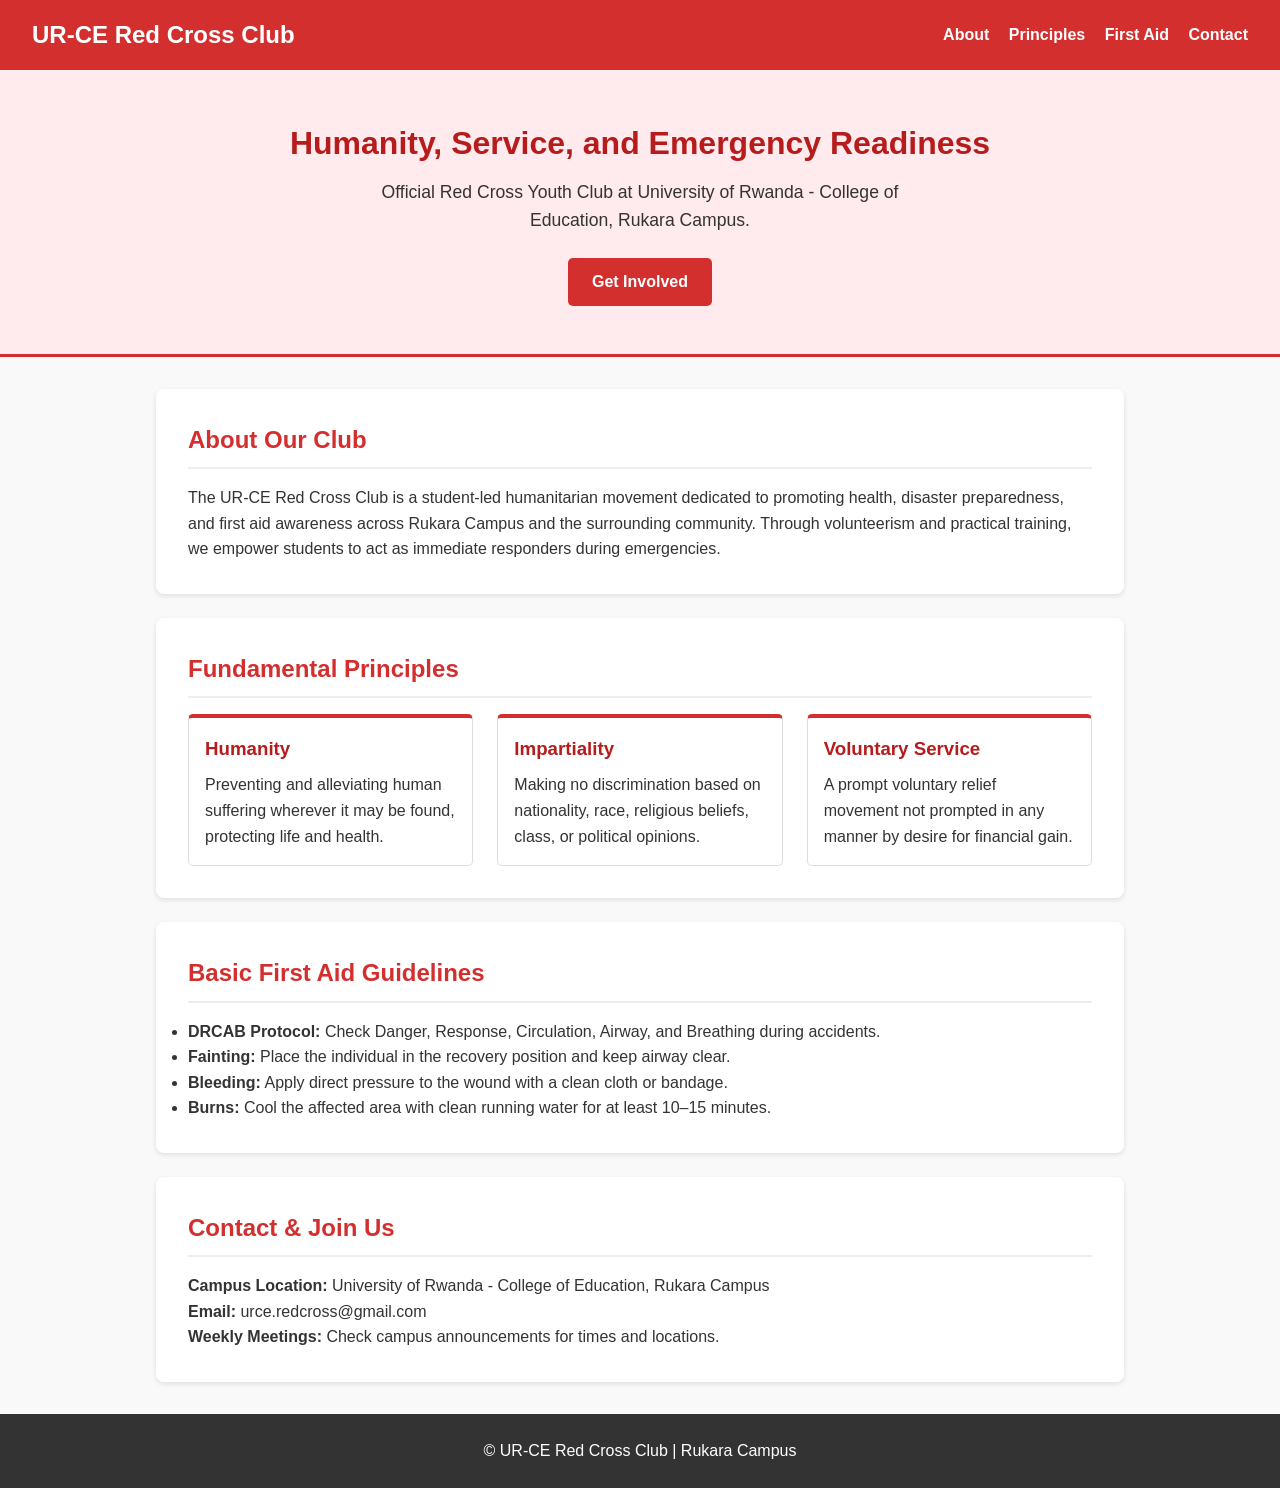
==== index.html @ e286cfb1 "Create Rwanda Red Cross UR-CE website" ====
<!DOCTYPE html>
<html lang="en">
<head>
    <meta charset="UTF-8">
    <meta name="viewport" content="width=device-width, initial-scale=1.0">
    <title>Rwanda Red Cross - UR-CE Club</title>
    <style>
        * {
            box-sizing: border-box;
            margin: 0;
            padding: 0;
            font-family: Arial, sans-serif;
        }
        body {
            line-height: 1.6;
            color: #333;
            background-color: #f9f9f9;
        }
        header {
            background-color: #d32f2f;
            color: #fff;
            padding: 1rem 2rem;
            display: flex;
            justify-content: space-between;
            align-items: center;
            flex-wrap: wrap;
        }
        header h1 {
            font-size: 1.5rem;
        }
        nav a {
            color: white;
            text-decoration: none;
            margin-left: 15px;
            font-weight: bold;
        }
        nav a:hover {
            text-decoration: underline;
        }
        .hero {
            background: #ffebee;
            text-align: center;
            padding: 3rem 1rem;
            border-bottom: 3px solid #d32f2f;
        }
        .hero h2 {
            color: #b71c1c;
            font-size: 2rem;
            margin-bottom: 0.5rem;
        }
        .hero p {
            font-size: 1.1rem;
            max-width: 600px;
            margin: 0 auto 1.5rem auto;
        }
        .btn {
            display: inline-block;
            background: #d32f2f;
            color: white;
            padding: 0.7rem 1.5rem;
            text-decoration: none;
            border-radius: 5px;
            font-weight: bold;
        }
        .btn:hover {
            background: #b71c1c;
        }
        .container {
            max-width: 1000px;
            margin: 2rem auto;
            padding: 0 1rem;
        }
        .section {
            background: white;
            padding: 2rem;
            margin-bottom: 1.5rem;
            border-radius: 8px;
            box-shadow: 0 2px 5px rgba(0,0,0,0.1);
        }
        .section h2 {
            color: #d32f2f;
            margin-bottom: 1rem;
            border-bottom: 2px solid #eee;
            padding-bottom: 0.5rem;
        }
        .principles-grid {
            display: grid;
            grid-template-columns: repeat(auto-fit, minmax(250px, 1fr));
            gap: 1.5rem;
            margin-top: 1rem;
        }
        .card {
            border: 1px solid #ddd;
            padding: 1rem;
            border-radius: 5px;
            border-top: 4px solid #d32f2f;
        }
        .card h3 {
            color: #b71c1c;
            margin-bottom: 0.5rem;
        }
        footer {
            text-align: center;
            padding: 1.5rem;
            background: #333;
            color: white;
            margin-top: 2rem;
        }
    </style>
</head>
<body>

    <header>
        <h1>UR-CE Red Cross Club</h1>
        <nav>
            <a href="#about">About</a>
            <a href="#principles">Principles</a>
            <a href="#first-aid">First Aid</a>
            <a href="#contact">Contact</a>
        </nav>
    </header>

    <section class="hero">
        <h2>Humanity, Service, and Emergency Readiness</h2>
        <p>Official Red Cross Youth Club at University of Rwanda - College of Education, Rukara Campus.</p>
        <a href="#contact" class="btn">Get Involved</a>
    </section>

    <div class="container">
        
        <section id="about" class="section">
            <h2>About Our Club</h2>
            <p>The UR-CE Red Cross Club is a student-led humanitarian movement dedicated to promoting health, disaster preparedness, and first aid awareness across Rukara Campus and the surrounding community. Through volunteerism and practical training, we empower students to act as immediate responders during emergencies.</p>
        </section>

        <section id="principles" class="section">
            <h2>Fundamental Principles</h2>
            <div class="principles-grid">
                <div class="card">
                    <h3>Humanity</h3>
                    <p>Preventing and alleviating human suffering wherever it may be found, protecting life and health.</p>
                </div>
                <div class="card">
                    <h3>Impartiality</h3>
                    <p>Making no discrimination based on nationality, race, religious beliefs, class, or political opinions.</p>
                </div>
                <div class="card">
                    <h3>Voluntary Service</h3>
                    <p>A prompt voluntary relief movement not prompted in any manner by desire for financial gain.</p>
                </div>
            </div>
        </section>

        <section id="first-aid" class="section">
            <h2>Basic First Aid Guidelines</h2>
            <ul>
                <li><strong>DRCAB Protocol:</strong> Check Danger, Response, Circulation, Airway, and Breathing during accidents.</li>
                <li><strong>Fainting:</strong> Place the individual in the recovery position and keep airway clear.</li>
                <li><strong>Bleeding:</strong> Apply direct pressure to the wound with a clean cloth or bandage.</li>
                <li><strong>Burns:</strong> Cool the affected area with clean running water for at least 10–15 minutes.</li>
            </ul>
        </section>

        <section id="contact" class="section">
            <h2>Contact & Join Us</h2>
            <p><strong>Campus Location:</strong> University of Rwanda - College of Education, Rukara Campus</p>
            <p><strong>Email:</strong> urce.redcross@gmail.com</p>
            <p><strong>Weekly Meetings:</strong> Check campus announcements for times and locations.</p>
        </section>

    </div>

    <footer>
        <p>&copy; UR-CE Red Cross Club | Rukara Campus</p>
    </footer>

</body>
</html>
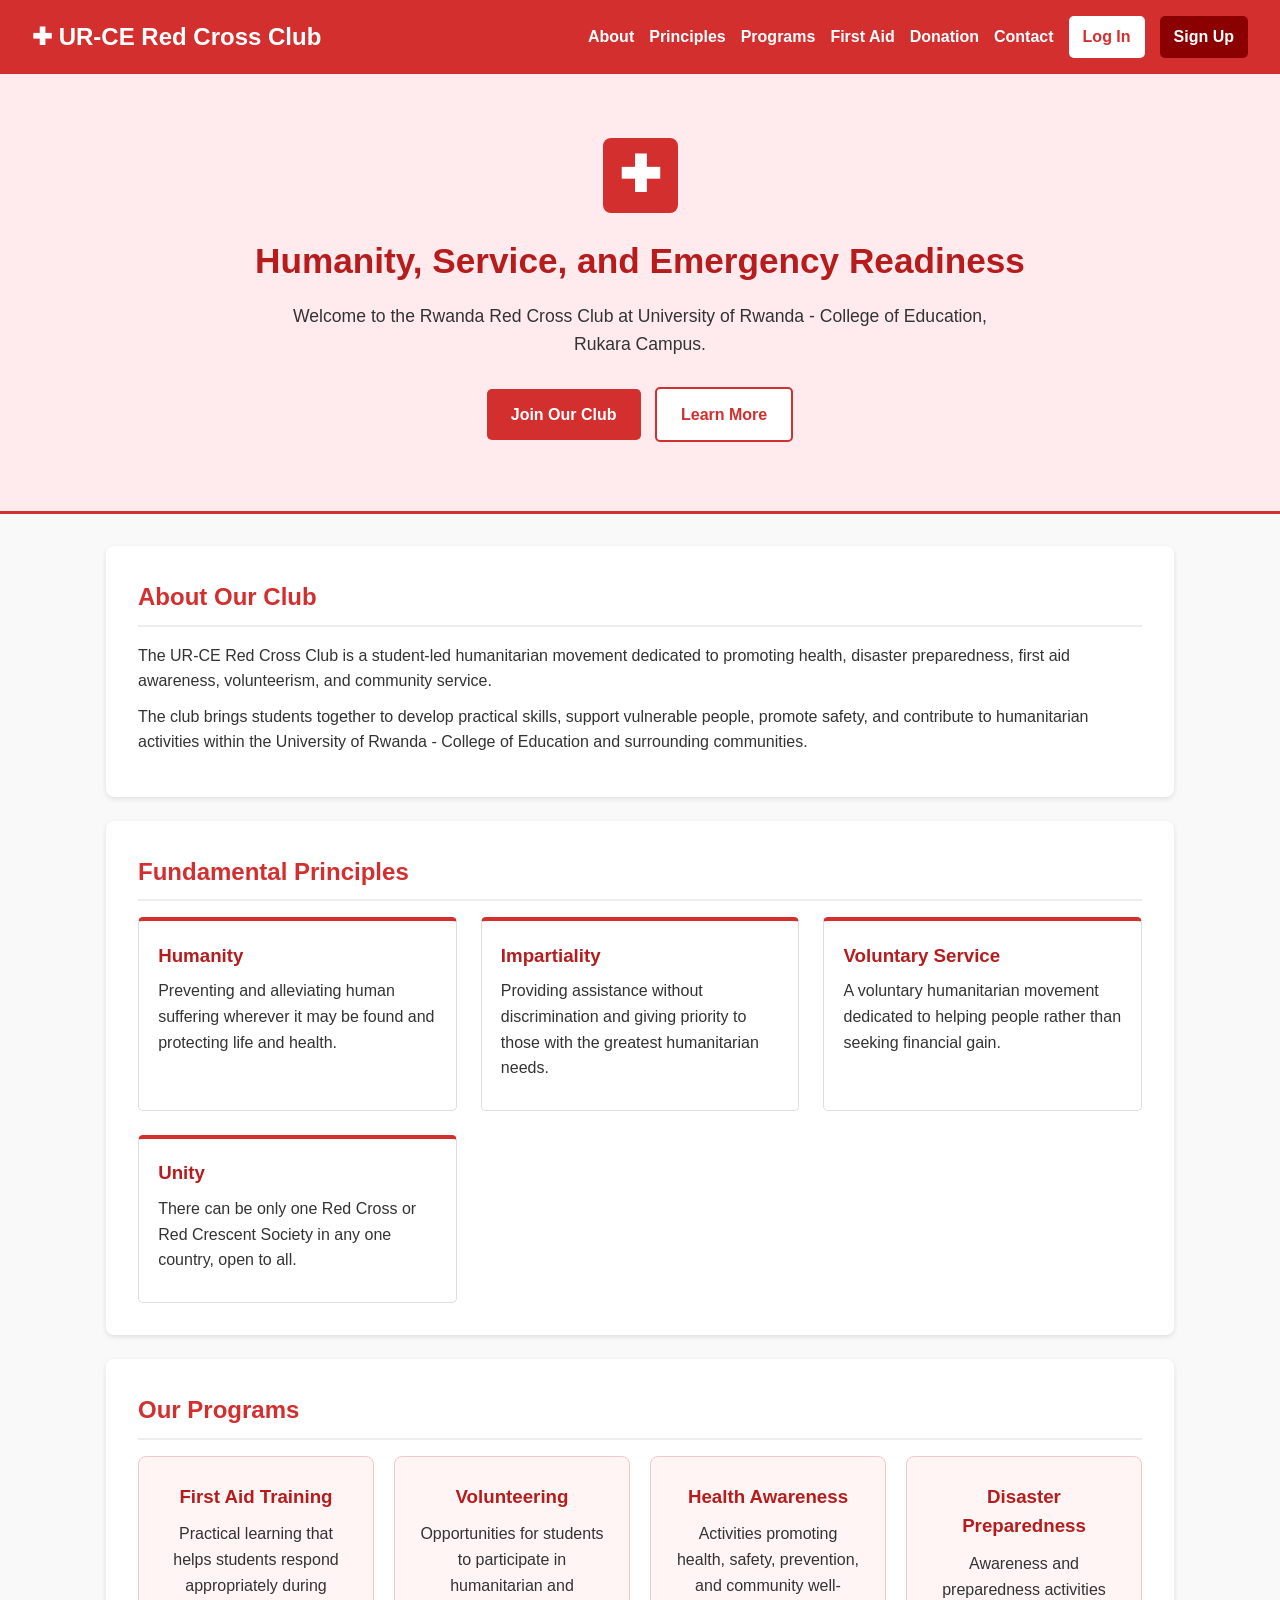
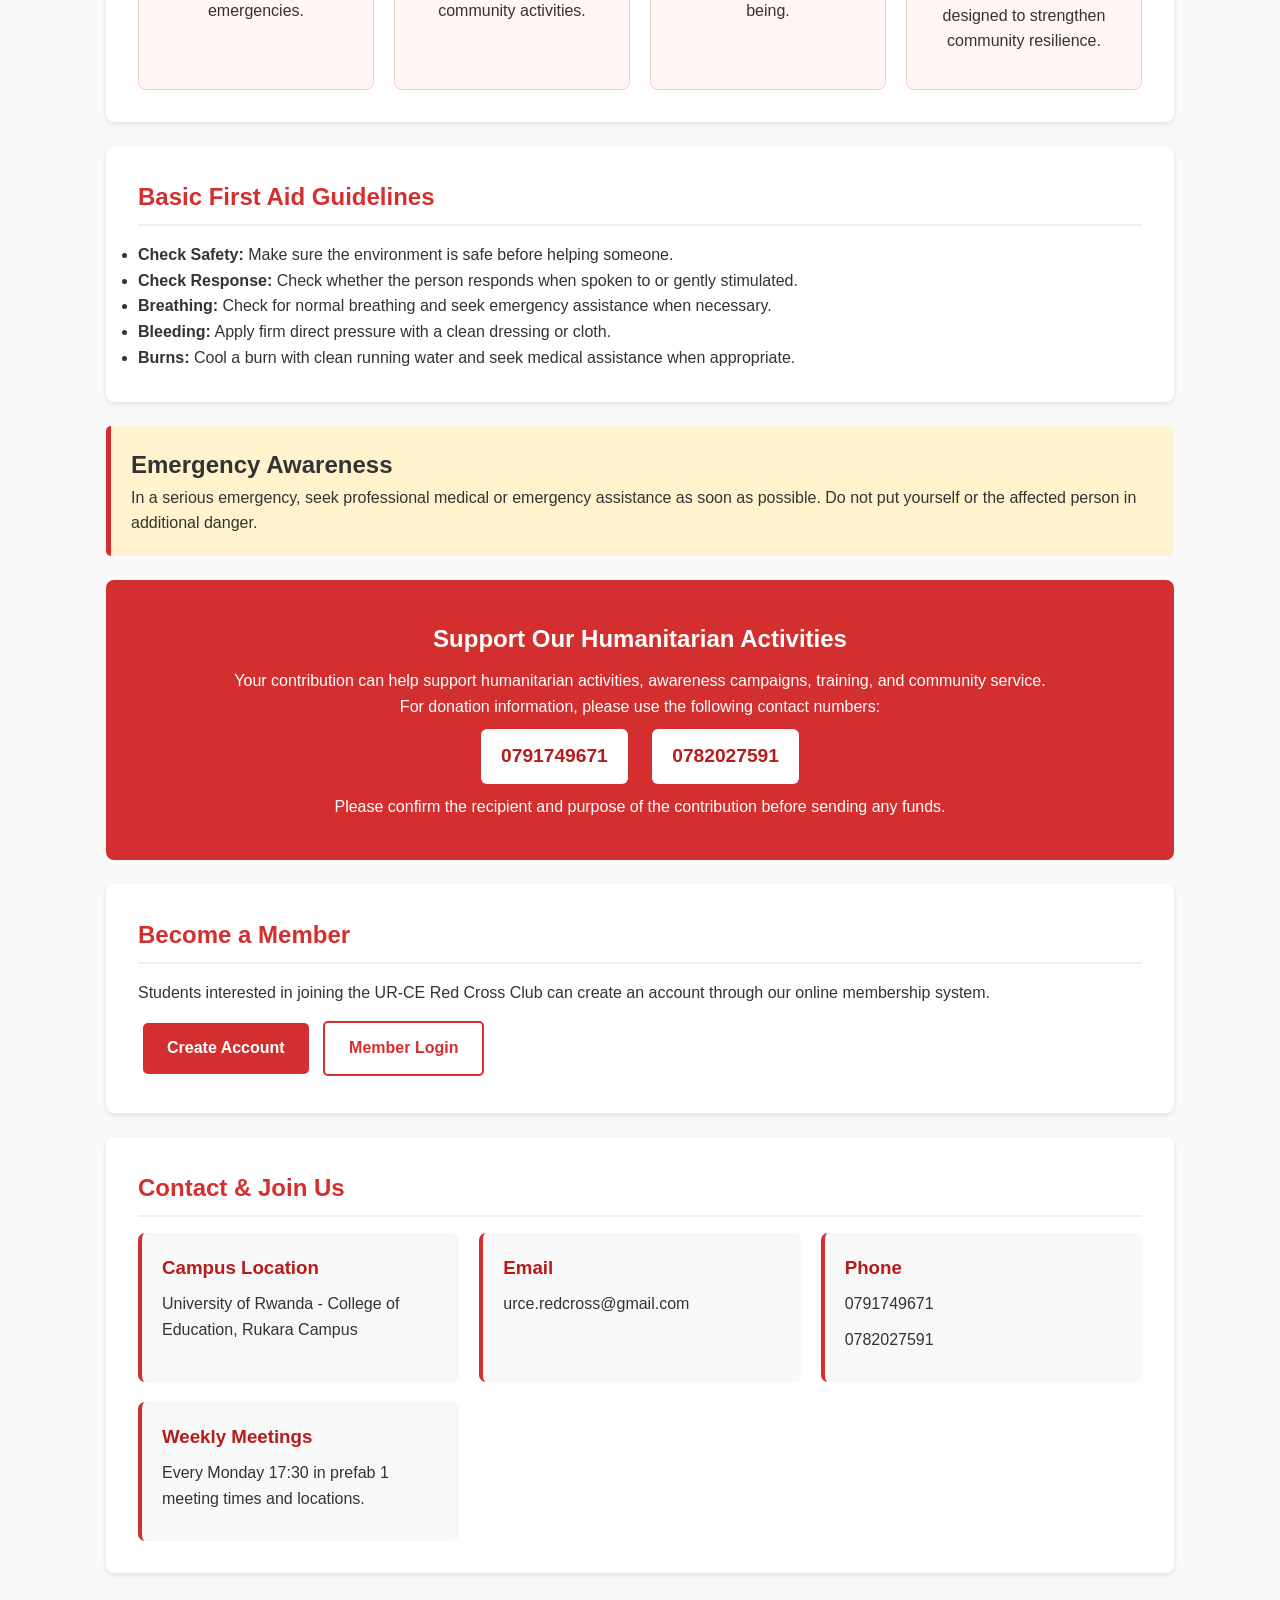
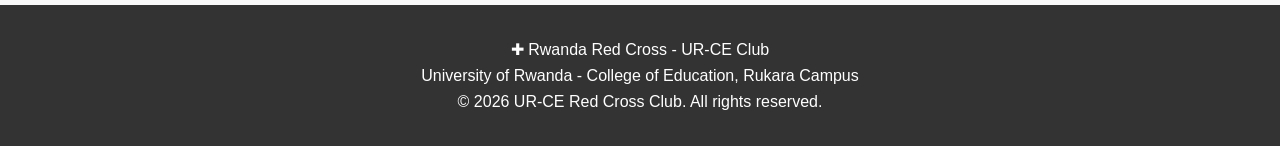
==== commit b93c31a9: "create index.html" ====
--- a/index.html
+++ b/index.html
@@ -1,9 +1,12 @@
 <!DOCTYPE html>
 <html lang="en">
+
 <head>
     <meta charset="UTF-8">
     <meta name="viewport" content="width=device-width, initial-scale=1.0">
+
     <title>Rwanda Red Cross - UR-CE Club</title>
+
     <style>
         * {
             box-sizing: border-box;
@@ -11,11 +14,13 @@
             padding: 0;
             font-family: Arial, sans-serif;
         }
+
         body {
             line-height: 1.6;
             color: #333;
             background-color: #f9f9f9;
         }
+
         header {
             background-color: #d32f2f;
             color: #fff;
@@ -24,155 +29,661 @@
             justify-content: space-between;
             align-items: center;
             flex-wrap: wrap;
-        }
+            position: sticky;
+            top: 0;
+            z-index: 1000;
+        }
+
         header h1 {
             font-size: 1.5rem;
         }
+
+        nav {
+            display: flex;
+            align-items: center;
+            flex-wrap: wrap;
+        }
+
         nav a {
             color: white;
             text-decoration: none;
             margin-left: 15px;
             font-weight: bold;
         }
+
         nav a:hover {
             text-decoration: underline;
         }
+
+        .auth-link {
+            background: white;
+            color: #d32f2f !important;
+            padding: 8px 14px;
+            border-radius: 5px;
+        }
+
+        .signup-link {
+            background: #8b0000;
+            color: white !important;
+            padding: 8px 14px;
+            border-radius: 5px;
+        }
+
         .hero {
             background: #ffebee;
             text-align: center;
-            padding: 3rem 1rem;
+            padding: 4rem 1rem;
             border-bottom: 3px solid #d32f2f;
         }
+
+        .cross {
+            width: 75px;
+            height: 75px;
+            background: #d32f2f;
+            color: white;
+            margin: 0 auto 20px;
+            display: flex;
+            align-items: center;
+            justify-content: center;
+            font-size: 50px;
+            font-weight: bold;
+            border-radius: 8px;
+        }
+
         .hero h2 {
             color: #b71c1c;
-            font-size: 2rem;
-            margin-bottom: 0.5rem;
-        }
+            font-size: 2.2rem;
+            margin-bottom: 0.8rem;
+        }
+
         .hero p {
             font-size: 1.1rem;
-            max-width: 600px;
+            max-width: 700px;
             margin: 0 auto 1.5rem auto;
         }
+
         .btn {
             display: inline-block;
             background: #d32f2f;
             color: white;
-            padding: 0.7rem 1.5rem;
+            padding: 0.8rem 1.5rem;
             text-decoration: none;
             border-radius: 5px;
             font-weight: bold;
-        }
+            margin: 5px;
+        }
+
         .btn:hover {
             background: #b71c1c;
         }
+
+        .btn-white {
+            background: white;
+            color: #d32f2f;
+            border: 2px solid #d32f2f;
+        }
+
+        .btn-white:hover {
+            background: #ffebee;
+        }
+
         .container {
-            max-width: 1000px;
+            max-width: 1100px;
             margin: 2rem auto;
             padding: 0 1rem;
         }
+
         .section {
             background: white;
             padding: 2rem;
             margin-bottom: 1.5rem;
             border-radius: 8px;
-            box-shadow: 0 2px 5px rgba(0,0,0,0.1);
-        }
+            box-shadow: 0 2px 5px rgba(0, 0, 0, 0.1);
+        }
+
         .section h2 {
             color: #d32f2f;
             margin-bottom: 1rem;
             border-bottom: 2px solid #eee;
             padding-bottom: 0.5rem;
         }
+
+        .section p {
+            margin-bottom: 10px;
+        }
+
         .principles-grid {
             display: grid;
             grid-template-columns: repeat(auto-fit, minmax(250px, 1fr));
             gap: 1.5rem;
             margin-top: 1rem;
         }
+
         .card {
             border: 1px solid #ddd;
-            padding: 1rem;
+            padding: 1.2rem;
             border-radius: 5px;
             border-top: 4px solid #d32f2f;
         }
+
         .card h3 {
             color: #b71c1c;
             margin-bottom: 0.5rem;
         }
+
+        .program-grid {
+            display: grid;
+            grid-template-columns: repeat(auto-fit, minmax(230px, 1fr));
+            gap: 20px;
+        }
+
+        .program-card {
+            padding: 25px;
+            background: #fff5f5;
+            border-radius: 8px;
+            text-align: center;
+            border: 1px solid #f1caca;
+        }
+
+        .program-card h3 {
+            color: #b71c1c;
+            margin-bottom: 10px;
+        }
+
+        .donation {
+            background: #d32f2f;
+            color: white;
+            text-align: center;
+            padding: 2.5rem 1rem;
+            border-radius: 8px;
+            margin-bottom: 1.5rem;
+        }
+
+        .donation h2 {
+            margin-bottom: 10px;
+            color: white;
+        }
+
+        .donation-number {
+            display: inline-block;
+            background: white;
+            color: #b71c1c;
+            padding: 12px 20px;
+            margin: 10px;
+            border-radius: 6px;
+            font-size: 1.2rem;
+            font-weight: bold;
+        }
+
+        .emergency {
+            background: #fff3cd;
+            border-left: 5px solid #d32f2f;
+            padding: 20px;
+            margin-bottom: 1.5rem;
+            border-radius: 5px;
+        }
+
+        .contact-grid {
+            display: grid;
+            grid-template-columns: repeat(auto-fit, minmax(250px, 1fr));
+            gap: 20px;
+        }
+
+        .contact-card {
+            padding: 20px;
+            background: #f8f8f8;
+            border-radius: 7px;
+            border-left: 4px solid #d32f2f;
+        }
+
+        .contact-card h3 {
+            color: #b71c1c;
+            margin-bottom: 8px;
+        }
+
         footer {
             text-align: center;
-            padding: 1.5rem;
+            padding: 2rem 1rem;
             background: #333;
             color: white;
             margin-top: 2rem;
         }
+
+        footer a {
+            color: white;
+        }
+
+        @media (max-width: 768px) {
+
+            header {
+                text-align: center;
+                justify-content: center;
+            }
+
+            header h1 {
+                width: 100%;
+                margin-bottom: 15px;
+            }
+
+            nav {
+                justify-content: center;
+            }
+
+            nav a {
+                margin: 5px;
+            }
+
+            .hero h2 {
+                font-size: 1.7rem;
+            }
+        }
     </style>
 </head>
+
+
 <body>
 
+    <!-- HEADER -->
     <header>
-        <h1>UR-CE Red Cross Club</h1>
+
+        <h1>✚ UR-CE Red Cross Club</h1>
+
         <nav>
+
             <a href="#about">About</a>
+
             <a href="#principles">Principles</a>
+
+            <a href="#programs">Programs</a>
+
             <a href="#first-aid">First Aid</a>
+
+            <a href="#donation">Donation</a>
+
             <a href="#contact">Contact</a>
+
+            <a href="login.html" class="auth-link">
+                Log In
+            </a>
+
+            <a href="signup.html" class="signup-link">
+                Sign Up
+            </a>
+
         </nav>
+
     </header>
 
+
+    <!-- HERO -->
     <section class="hero">
-        <h2>Humanity, Service, and Emergency Readiness</h2>
-        <p>Official Red Cross Youth Club at University of Rwanda - College of Education, Rukara Campus.</p>
-        <a href="#contact" class="btn">Get Involved</a>
+
+        <div class="cross">✚</div>
+
+        <h2>
+            Humanity, Service, and Emergency Readiness
+        </h2>
+
+        <p>
+            Welcome to the Rwanda Red Cross Club at
+            University of Rwanda - College of Education,
+            Rukara Campus.
+        </p>
+
+        <a href="signup.html" class="btn">
+            Join Our Club
+        </a>
+
+        <a href="#about" class="btn btn-white">
+            Learn More
+        </a>
+
     </section>
 
+
     <div class="container">
-        
+
+
+        <!-- ABOUT -->
         <section id="about" class="section">
+
             <h2>About Our Club</h2>
-            <p>The UR-CE Red Cross Club is a student-led humanitarian movement dedicated to promoting health, disaster preparedness, and first aid awareness across Rukara Campus and the surrounding community. Through volunteerism and practical training, we empower students to act as immediate responders during emergencies.</p>
-        </section>
-
+
+            <p>
+                The UR-CE Red Cross Club is a student-led
+                humanitarian movement dedicated to promoting
+                health, disaster preparedness, first aid
+                awareness, volunteerism, and community
+                service.
+            </p>
+
+            <p>
+                The club brings students together to develop
+                practical skills, support vulnerable people,
+                promote safety, and contribute to humanitarian
+                activities within the University of Rwanda -
+                College of Education and surrounding communities.
+            </p>
+
+        </section>
+
+
+        <!-- PRINCIPLES -->
         <section id="principles" class="section">
+
             <h2>Fundamental Principles</h2>
+
             <div class="principles-grid">
+
                 <div class="card">
                     <h3>Humanity</h3>
-                    <p>Preventing and alleviating human suffering wherever it may be found, protecting life and health.</p>
-                </div>
+
+                    <p>
+                        Preventing and alleviating human suffering
+                        wherever it may be found and protecting
+                        life and health.
+                    </p>
+                </div>
+
+
                 <div class="card">
                     <h3>Impartiality</h3>
-                    <p>Making no discrimination based on nationality, race, religious beliefs, class, or political opinions.</p>
-                </div>
+
+                    <p>
+                        Providing assistance without discrimination
+                        and giving priority to those with the
+                        greatest humanitarian needs.
+                    </p>
+                </div>
+
+
                 <div class="card">
                     <h3>Voluntary Service</h3>
-                    <p>A prompt voluntary relief movement not prompted in any manner by desire for financial gain.</p>
-                </div>
+
+                    <p>
+                        A voluntary humanitarian movement dedicated
+                        to helping people rather than seeking
+                        financial gain.
+                    </p>
+                </div>
+
+
+                <div class="card">
+                    <h3>Unity</h3>
+
+                    <p>
+                        There can be only one Red Cross or Red
+                        Crescent Society in any one country,
+                        open to all.
+                    </p>
+                </div>
+
             </div>
-        </section>
-
+
+        </section>
+
+
+        <!-- PROGRAMS -->
+        <section id="programs" class="section">
+
+            <h2>Our Programs</h2>
+
+            <div class="program-grid">
+
+                <div class="program-card">
+
+                    <h3>First Aid Training</h3>
+
+                    <p>
+                        Practical learning that helps students
+                        respond appropriately during emergencies.
+                    </p>
+
+                </div>
+
+
+                <div class="program-card">
+
+                    <h3>Volunteering</h3>
+
+                    <p>
+                        Opportunities for students to participate
+                        in humanitarian and community activities.
+                    </p>
+
+                </div>
+
+
+                <div class="program-card">
+
+                    <h3>Health Awareness</h3>
+
+                    <p>
+                        Activities promoting health, safety,
+                        prevention, and community well-being.
+                    </p>
+
+                </div>
+
+
+                <div class="program-card">
+
+                    <h3>Disaster Preparedness</h3>
+
+                    <p>
+                        Awareness and preparedness activities
+                        designed to strengthen community resilience.
+                    </p>
+
+                </div>
+
+            </div>
+
+        </section>
+
+
+        <!-- FIRST AID -->
         <section id="first-aid" class="section">
+
             <h2>Basic First Aid Guidelines</h2>
+
             <ul>
-                <li><strong>DRCAB Protocol:</strong> Check Danger, Response, Circulation, Airway, and Breathing during accidents.</li>
-                <li><strong>Fainting:</strong> Place the individual in the recovery position and keep airway clear.</li>
-                <li><strong>Bleeding:</strong> Apply direct pressure to the wound with a clean cloth or bandage.</li>
-                <li><strong>Burns:</strong> Cool the affected area with clean running water for at least 10–15 minutes.</li>
+
+                <li>
+                    <strong>Check Safety:</strong>
+                    Make sure the environment is safe before
+                    helping someone.
+                </li>
+
+                <li>
+                    <strong>Check Response:</strong>
+                    Check whether the person responds when spoken
+                    to or gently stimulated.
+                </li>
+
+                <li>
+                    <strong>Breathing:</strong>
+                    Check for normal breathing and seek emergency
+                    assistance when necessary.
+                </li>
+
+                <li>
+                    <strong>Bleeding:</strong>
+                    Apply firm direct pressure with a clean
+                    dressing or cloth.
+                </li>
+
+                <li>
+                    <strong>Burns:</strong>
+                    Cool a burn with clean running water and
+                    seek medical assistance when appropriate.
+                </li>
+
             </ul>
-        </section>
-
+
+        </section>
+
+
+        <!-- EMERGENCY -->
+        <section class="emergency">
+
+            <h2>Emergency Awareness</h2>
+
+            <p>
+                In a serious emergency, seek professional
+                medical or emergency assistance as soon as
+                possible. Do not put yourself or the affected
+                person in additional danger.
+            </p>
+
+        </section>
+
+
+        <!-- DONATION -->
+        <section id="donation" class="donation">
+
+            <h2>Support Our Humanitarian Activities</h2>
+
+            <p>
+                Your contribution can help support humanitarian
+                activities, awareness campaigns, training, and
+                community service.
+            </p>
+
+            <p>
+                For donation information, please use the
+                following contact numbers:
+            </p>
+
+            <div>
+
+                <span class="donation-number">
+                    0791749671
+                </span>
+
+                <span class="donation-number">
+                    0782027591
+                </span>
+
+            </div>
+
+            <p>
+                Please confirm the recipient and purpose of the
+                contribution before sending any funds.
+            </p>
+
+        </section>
+
+
+        <!-- JOIN -->
+        <section class="section">
+
+            <h2>Become a Member</h2>
+
+            <p>
+                Students interested in joining the UR-CE Red
+                Cross Club can create an account through our
+                online membership system.
+            </p>
+
+            <a href="signup.html" class="btn">
+                Create Account
+            </a>
+
+            <a href="login.html" class="btn btn-white">
+                Member Login
+            </a>
+
+        </section>
+
+
+        <!-- CONTACT -->
         <section id="contact" class="section">
+
             <h2>Contact & Join Us</h2>
-            <p><strong>Campus Location:</strong> University of Rwanda - College of Education, Rukara Campus</p>
-            <p><strong>Email:</strong> urce.redcross@gmail.com</p>
-            <p><strong>Weekly Meetings:</strong> Check campus announcements for times and locations.</p>
+
+            <div class="contact-grid">
+
+                <div class="contact-card">
+
+                    <h3>Campus Location</h3>
+
+                    <p>
+                        University of Rwanda -
+                        College of Education,
+                        Rukara Campus
+                    </p>
+
+                </div>
+
+
+                <div class="contact-card">
+
+                    <h3>Email</h3>
+
+                    <p>
+                        urce.redcross@gmail.com
+                    </p>
+
+                </div>
+
+
+                <div class="contact-card">
+
+                    <h3>Phone</h3>
+
+                    <p>
+                        0791749671
+                    </p>
+
+                    <p>
+                        0782027591
+                    </p>
+
+                </div>
+
+
+                <div class="contact-card">
+
+                    <h3>Weekly Meetings</h3>
+
+                    <p>
+                        Every Monday 17:30 in prefab 1
+                        meeting times and locations.
+                    </p>
+
+                </div>
+
+            </div>
+
         </section>
 
     </div>
 
+
+    <!-- FOOTER -->
     <footer>
-        <p>&copy; UR-CE Red Cross Club | Rukara Campus</p>
+
+        <p>
+            ✚ Rwanda Red Cross - UR-CE Club
+        </p>
+
+        <p>
+            University of Rwanda - College of Education,
+            Rukara Campus
+        </p>
+
+        <p>
+            &copy; 2026 UR-CE Red Cross Club.
+            All rights reserved.
+        </p>
+
     </footer>
 
+
+    <!-- WEBSITE JAVASCRIPT -->
+    <script src="script.js"></script>
+
 </body>
+
 </html>
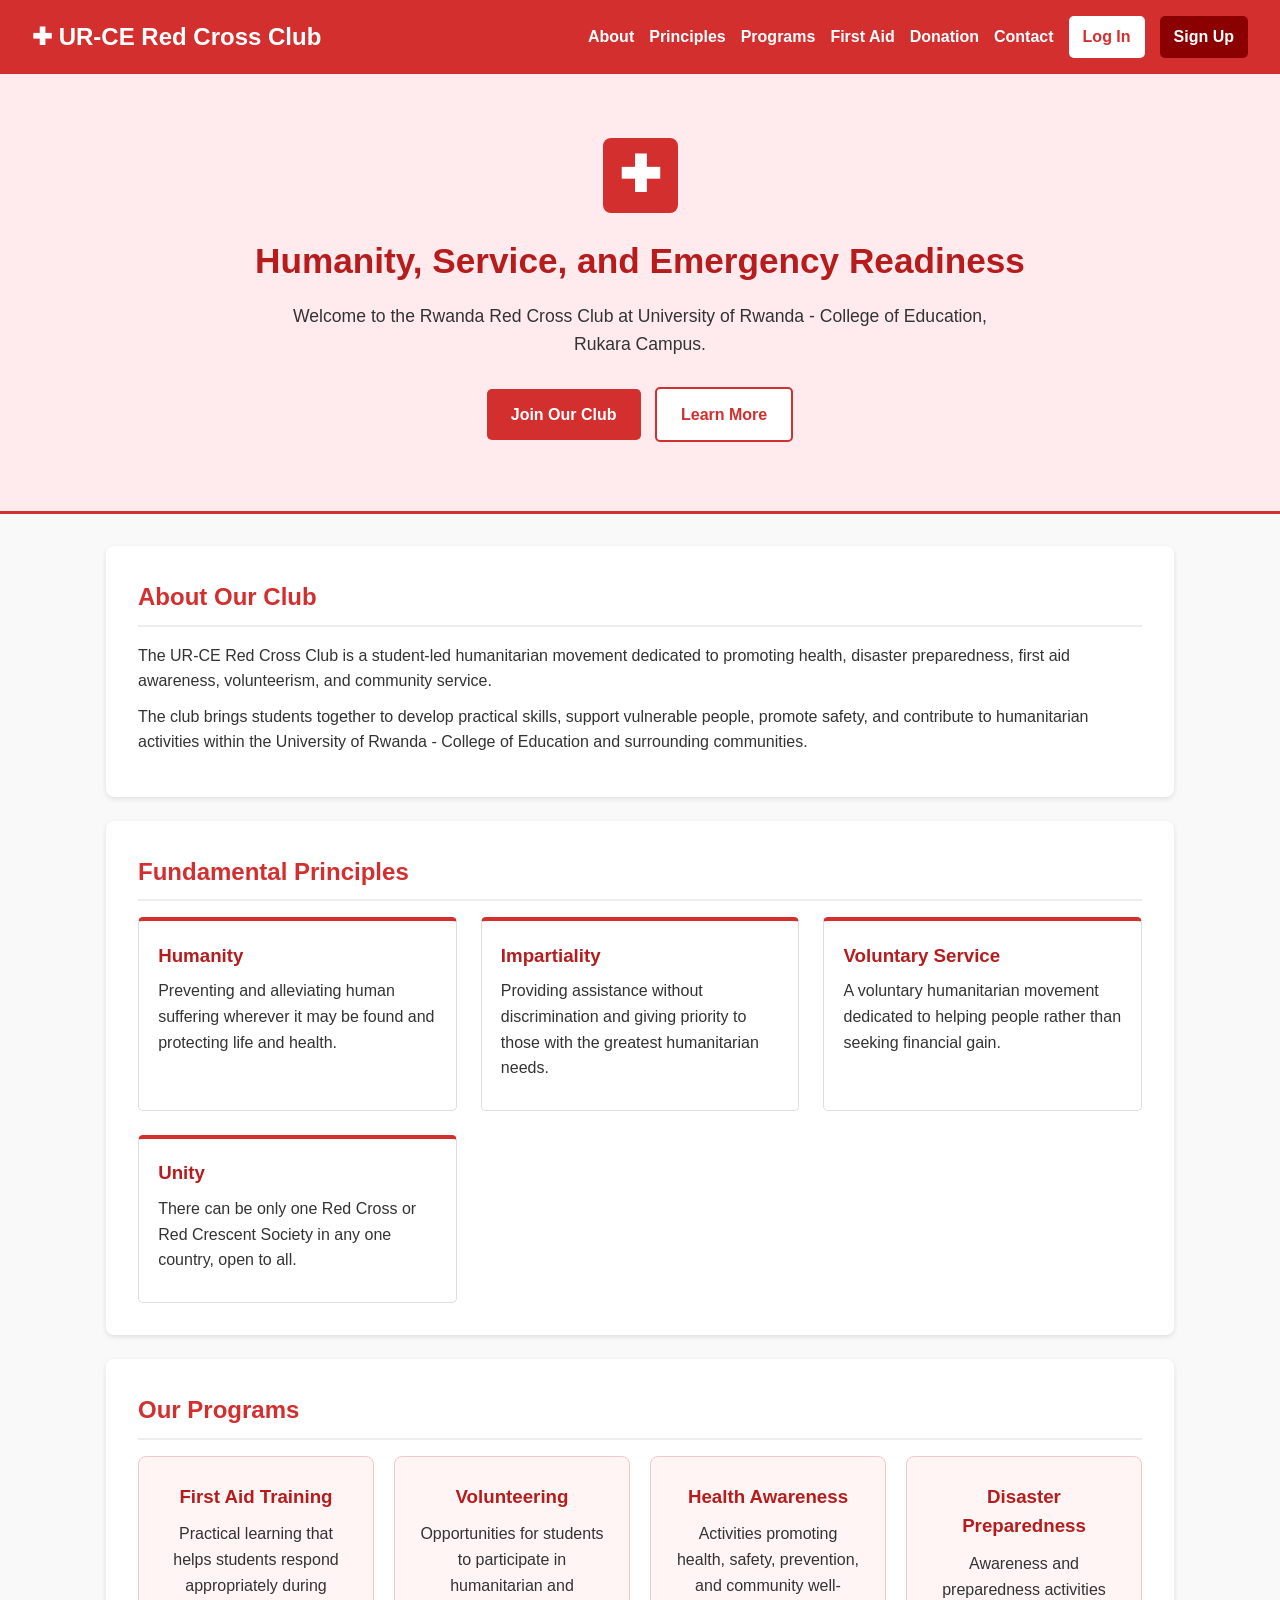
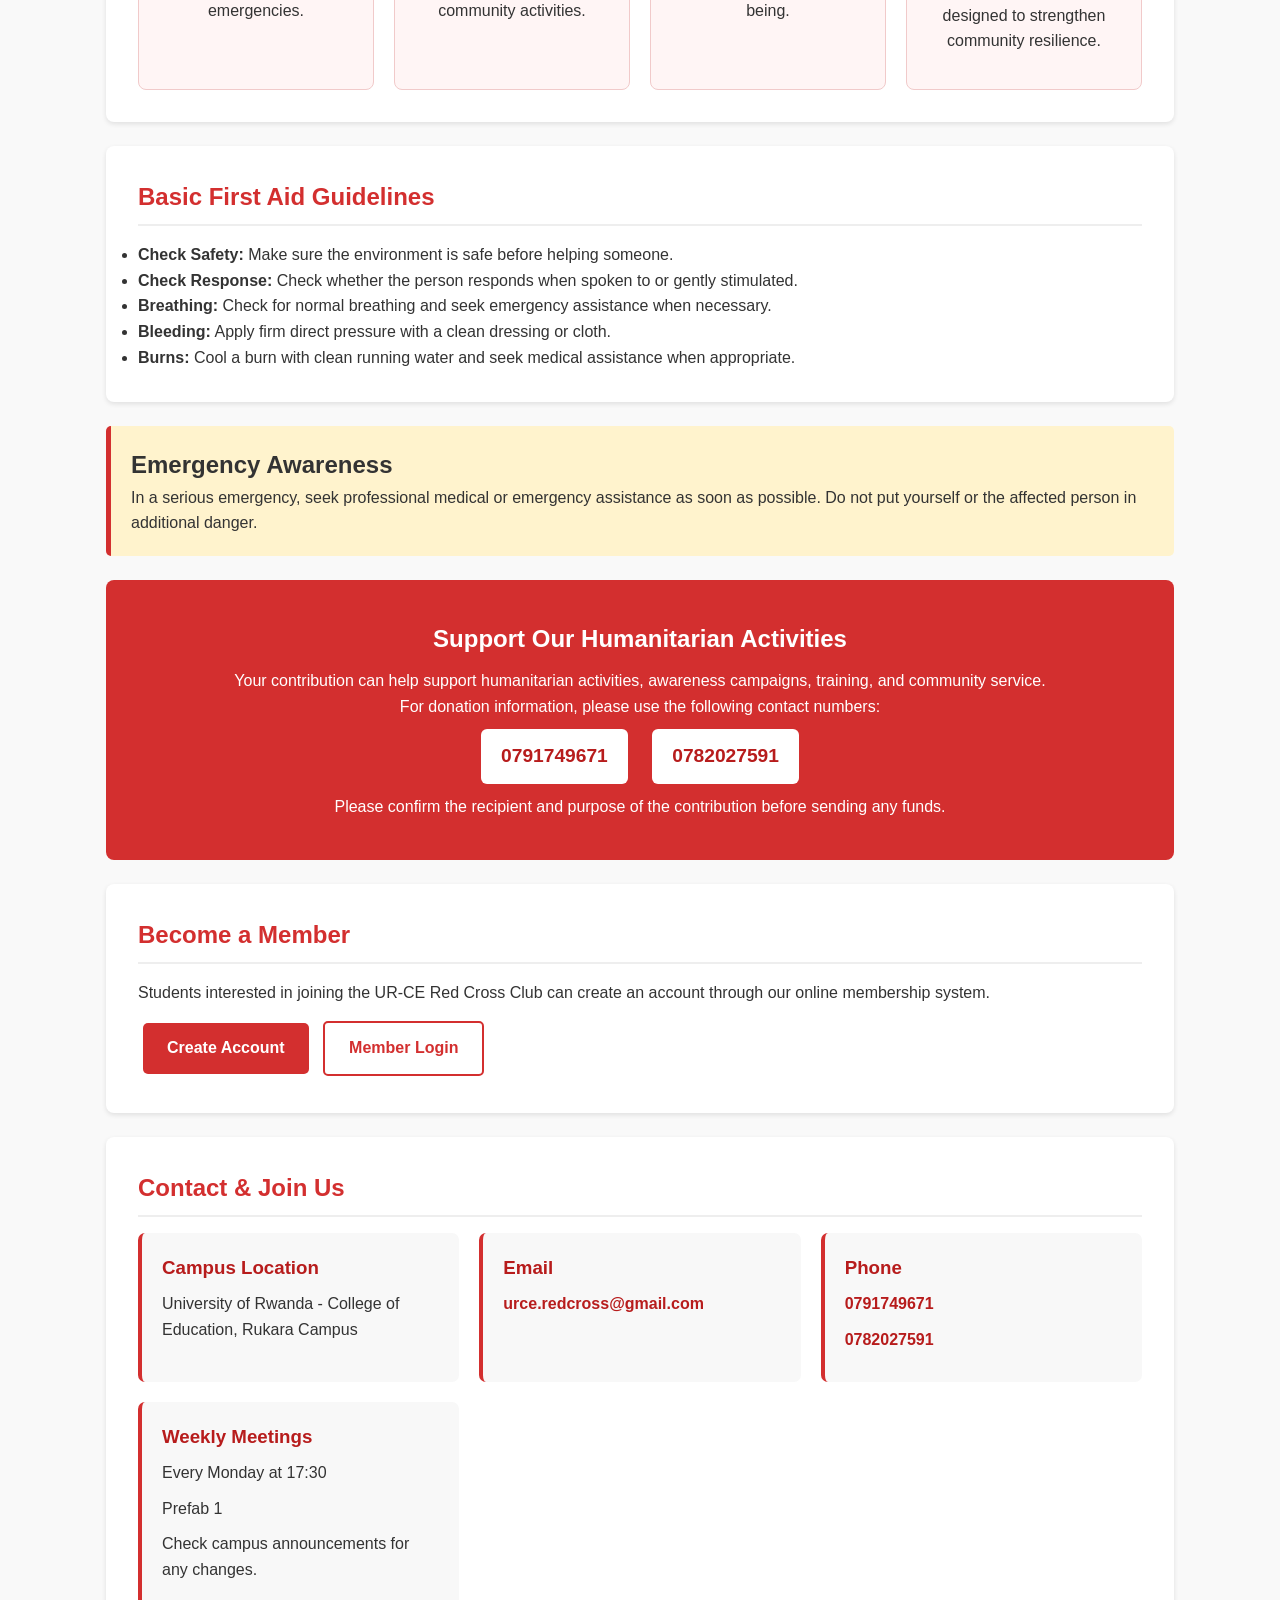
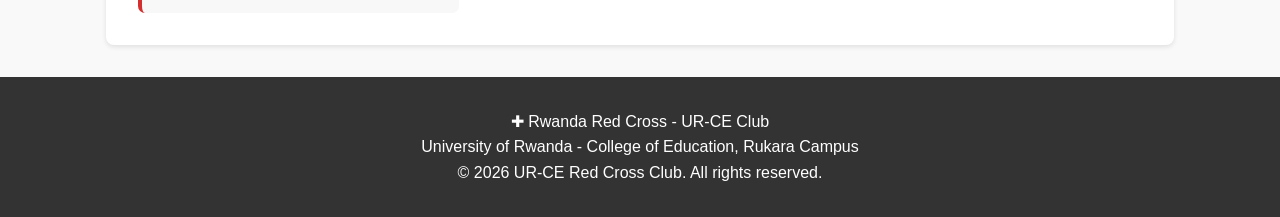
==== commit 6eb18a36: "create index.html" ====
--- a/index.html
+++ b/index.html
@@ -13,6 +13,10 @@
             margin: 0;
             padding: 0;
             font-family: Arial, sans-serif;
+        }
+
+        html {
+            scroll-behavior: smooth;
         }
 
         body {
@@ -215,6 +219,11 @@
             font-weight: bold;
         }
 
+        .donation-number a {
+            color: #b71c1c;
+            text-decoration: none;
+        }
+
         .emergency {
             background: #fff3cd;
             border-left: 5px solid #d32f2f;
@@ -241,6 +250,16 @@
             margin-bottom: 8px;
         }
 
+        .contact-card a {
+            color: #b71c1c;
+            font-weight: bold;
+            text-decoration: none;
+        }
+
+        .contact-card a:hover {
+            text-decoration: underline;
+        }
+
         footer {
             text-align: center;
             padding: 2rem 1rem;
@@ -249,10 +268,6 @@
             margin-top: 2rem;
         }
 
-        footer a {
-            color: white;
-        }
-
         @media (max-width: 768px) {
 
             header {
@@ -291,15 +306,10 @@
         <nav>
 
             <a href="#about">About</a>
-
             <a href="#principles">Principles</a>
-
             <a href="#programs">Programs</a>
-
             <a href="#first-aid">First Aid</a>
-
             <a href="#donation">Donation</a>
-
             <a href="#contact">Contact</a>
 
             <a href="login.html" class="auth-link">
@@ -377,7 +387,6 @@
 
                 <div class="card">
                     <h3>Humanity</h3>
-
                     <p>
                         Preventing and alleviating human suffering
                         wherever it may be found and protecting
@@ -385,10 +394,8 @@
                     </p>
                 </div>
 
-
                 <div class="card">
                     <h3>Impartiality</h3>
-
                     <p>
                         Providing assistance without discrimination
                         and giving priority to those with the
@@ -396,10 +403,8 @@
                     </p>
                 </div>
 
-
                 <div class="card">
                     <h3>Voluntary Service</h3>
-
                     <p>
                         A voluntary humanitarian movement dedicated
                         to helping people rather than seeking
@@ -407,10 +412,8 @@
                     </p>
                 </div>
 
-
                 <div class="card">
                     <h3>Unity</h3>
-
                     <p>
                         There can be only one Red Cross or Red
                         Crescent Society in any one country,
@@ -431,50 +434,35 @@
             <div class="program-grid">
 
                 <div class="program-card">
-
                     <h3>First Aid Training</h3>
-
                     <p>
                         Practical learning that helps students
                         respond appropriately during emergencies.
                     </p>
-
-                </div>
-
+                </div>
 
                 <div class="program-card">
-
                     <h3>Volunteering</h3>
-
                     <p>
                         Opportunities for students to participate
                         in humanitarian and community activities.
                     </p>
-
-                </div>
-
+                </div>
 
                 <div class="program-card">
-
                     <h3>Health Awareness</h3>
-
                     <p>
                         Activities promoting health, safety,
                         prevention, and community well-being.
                     </p>
-
-                </div>
-
+                </div>
 
                 <div class="program-card">
-
                     <h3>Disaster Preparedness</h3>
-
                     <p>
                         Awareness and preparedness activities
                         designed to strengthen community resilience.
                     </p>
-
                 </div>
 
             </div>
@@ -558,11 +546,15 @@
             <div>
 
                 <span class="donation-number">
-                    0791749671
+                    <a href="tel:+250791749671">
+                        0791749671
+                    </a>
                 </span>
 
                 <span class="donation-number">
-                    0782027591
+                    <a href="tel:+250782027591">
+                        0782027591
+                    </a>
                 </span>
 
             </div>
@@ -622,7 +614,9 @@
                     <h3>Email</h3>
 
                     <p>
-                        urce.redcross@gmail.com
+                        <a href="mailto:urce.redcross@gmail.com">
+                            urce.redcross@gmail.com
+                        </a>
                     </p>
 
                 </div>
@@ -633,11 +627,15 @@
                     <h3>Phone</h3>
 
                     <p>
-                        0791749671
-                    </p>
-
-                    <p>
-                        0782027591
+                        <a href="tel:+250791749671">
+                            0791749671
+                        </a>
+                    </p>
+
+                    <p>
+                        <a href="tel:+250782027591">
+                            0782027591
+                        </a>
                     </p>
 
                 </div>
@@ -648,8 +646,16 @@
                     <h3>Weekly Meetings</h3>
 
                     <p>
-                        Every Monday 17:30 in prefab 1
-                        meeting times and locations.
+                        Every Monday at 17:30
+                    </p>
+
+                    <p>
+                        Prefab 1
+                    </p>
+
+                    <p>
+                        Check campus announcements for
+                        any changes.
                     </p>
 
                 </div>
